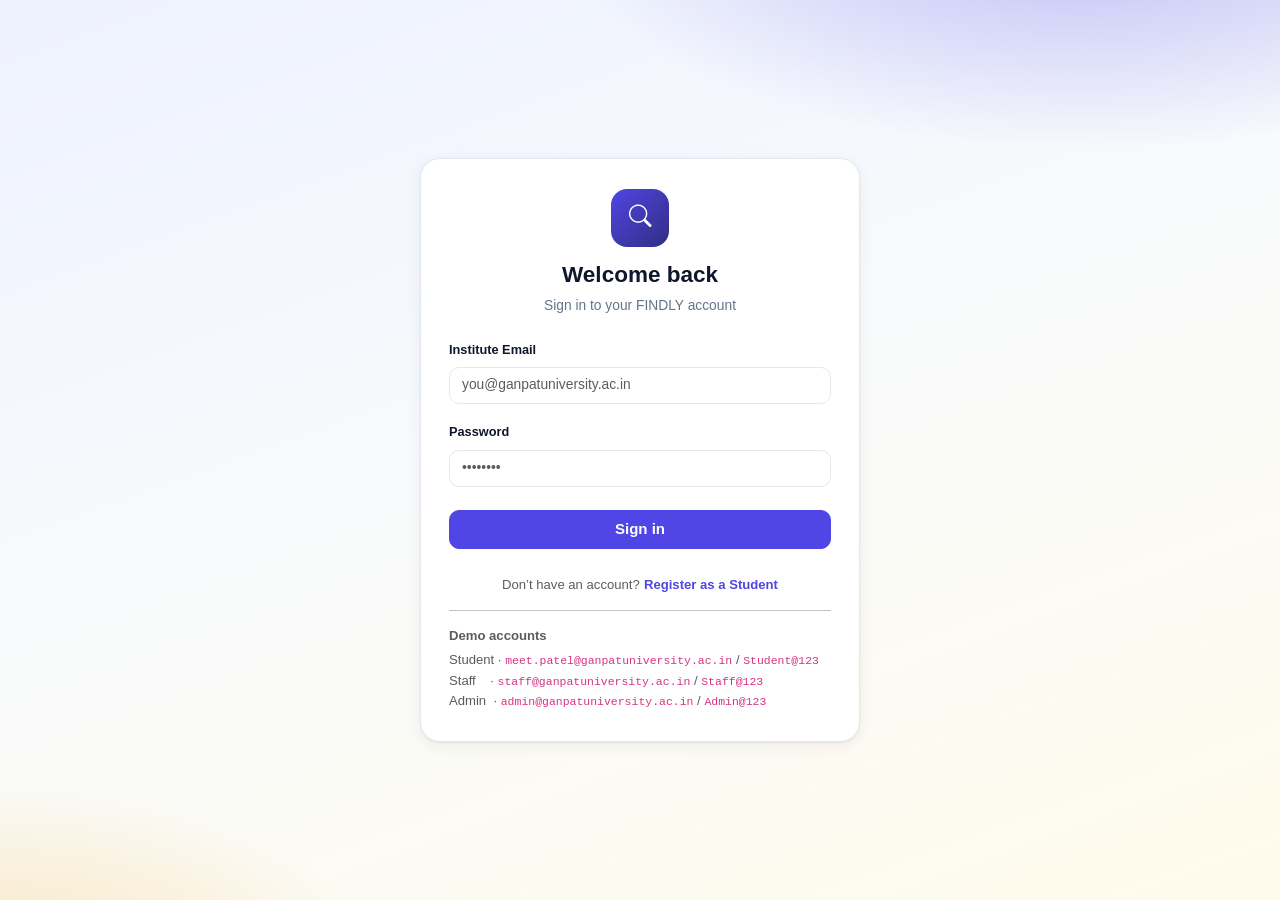
==== frontend/login.html @ 5c442b16 "FINDLY — Campus Lost & Found Management System Full-stack role-based loss/found platform: Bootstrap " ====
<!DOCTYPE html>
<html lang="en">
<head>
  <meta charset="UTF-8">
  <meta name="viewport" content="width=device-width, initial-scale=1">
  <title>Login — FINDLY</title>
  <link href="https://cdn.jsdelivr.net/npm/bootstrap@5.3.3/dist/css/bootstrap.min.css" rel="stylesheet">
  <link href="https://cdn.jsdelivr.net/npm/bootstrap-icons@1.11.3/font/bootstrap-icons.min.css" rel="stylesheet">
  <link href="assets/css/style.css" rel="stylesheet">
  <link href="assets/css/auth.css" rel="stylesheet">
</head>
<body class="auth-body">
  <div class="auth-card">
    <div class="text-center">
      <span class="auth-logo"><i class="bi bi-search"></i></span>
      <h1 class="auth-title">Welcome back</h1>
      <p class="auth-sub">Sign in to your FINDLY account</p>
    </div>

    <div class="alert alert-danger d-none" id="loginError"></div>

    <form id="loginForm" novalidate>
      <div class="mb-3">
        <label class="form-label" for="email">Institute Email</label>
        <input type="email" class="form-control" id="email" placeholder="you@ganpatuniversity.ac.in" required>
      </div>
      <div class="mb-4">
        <label class="form-label" for="password">Password</label>
        <input type="password" class="form-control" id="password" placeholder="••••••••" required>
      </div>
      <button type="submit" class="btn btn-primary w-100 py-2" id="loginBtn">
        <span class="spinner-border spinner-border-sm d-none me-2" id="loginSpinner"></span>Sign in
      </button>
    </form>

    <div class="text-center mt-4">
      <span class="text-muted small">Don&rsquo;t have an account?</span>
      <a href="register.html" class="small fw-semibold">Register as a Student</a>
    </div>

    <hr>
    <div class="small text-muted">
      <strong>Demo accounts</strong>
      <div class="mt-1">Student · <code>meet.patel@ganpatuniversity.ac.in</code> / <code>Student@123</code></div>
      <div>Staff &nbsp;&nbsp;&nbsp;· <code>staff@ganpatuniversity.ac.in</code> / <code>Staff@123</code></div>
      <div>Admin &nbsp;· <code>admin@ganpatuniversity.ac.in</code> / <code>Admin@123</code></div>
    </div>
  </div>

  <script src="https://cdn.jsdelivr.net/npm/jquery@3.7.1/dist/jquery.min.js"></script>
  <script src="https://cdn.jsdelivr.net/npm/bootstrap@5.3.3/dist/js/bootstrap.bundle.min.js"></script>
  <script src="config/config.js"></script>
  <script src="assets/js/api.js"></script>
  <script src="assets/js/auth.js"></script>

  <script>
    var redirect = new URLSearchParams(location.search).get("redirect");

    (async function () {
      try {
        var u = await API.get("/api/auth/me");
        var map = { STUDENT: "student/dashboard.html", STAFF: "staff/dashboard.html", ADMIN: "admin/dashboard.html" };
        location.href = map[u.role];
        return;
      } catch (_) {}
    })();

    $("#loginForm").on("submit", async function (e) {
      e.preventDefault();
      var email = $("#email").val().trim();
      var password = $("#password").val();
      if (!email || !password) {
        showError("Please enter your email and password.");
        return;
      }
      setLoading(true);
      try {
        var user = await API.post("/api/auth/login", { email: email, password: password });
        var map = { STUDENT: "student/dashboard.html", STAFF: "staff/dashboard.html", ADMIN: "admin/dashboard.html" };
        location.href = redirect || map[user.role];
      } catch (err) {
        showError(err.message || "Login failed.");
        setLoading(false);
      }
    });

    function showError(msg) {
      $("#loginError").removeClass("d-none").text(msg);
    }
    function setLoading(on) {
      $("#loginSpinner").toggleClass("d-none", !on);
      $("#loginBtn").prop("disabled", on);
    }
  </script>
</body>
</html>
---- frontend/assets/css/style.css ----
/* ============================================================
   FINDLY — Campus Lost & Found Management System
   Shared theme, variables and layout
   ============================================================ */

:root {
  --fin-indigo: #4f46e5;
  --fin-indigo-dark: #4338ca;
  --fin-indigo-deep: #312e81;
  --fin-indigo-soft: #eef2ff;
  --fin-ink: #0f172a;
  --fin-slate: #64748b;
  --fin-slate-light: #94a3b8;
  --fin-bg: #f1f5f9;
  --fin-card: #ffffff;
  --fin-border: #e2e8f0;
  --fin-found: #f59e0b;
  --fin-found-bg: #fef3c7;
  --fin-lost: #64748b;
  --fin-lost-bg: #e2e8f0;
  --fin-success: #16a34a;
  --fin-success-bg: #dcfce7;
  --fin-info: #0ea5e9;
  --fin-info-bg: #e0f2fe;
  --fin-danger: #dc2626;
  --fin-danger-bg: #fee2e2;
  --fin-warning-bg: #fef3c7;
  --fin-radius: 14px;
  --fin-shadow: 0 1px 2px rgba(15, 23, 42, 0.05), 0 4px 16px rgba(15, 23, 42, 0.06);
  --fin-sidebar-w: 248px;
  --fin-nav-h: 60px;
}

* { box-sizing: border-box; }

html, body {
  background: var(--fin-bg);
  color: var(--fin-ink);
  font-family: -apple-system, BlinkMacSystemFont, "Segoe UI", Roboto, "Helvetica Neue", Arial, sans-serif;
  font-size: 15px;
  line-height: 1.55;
}

a { color: var(--fin-indigo); text-decoration: none; }
a:hover { color: var(--fin-indigo-dark); }

.fin-body-inner { padding-top: var(--fin-nav-h); }

/* ---------------- Top navbar ---------------- */
.fin-navbar {
  height: var(--fin-nav-h);
  background: var(--fin-card);
  border-bottom: 1px solid var(--fin-border);
  box-shadow: 0 1px 4px rgba(15, 23, 42, 0.06);
  z-index: 1030;
}
.fin-brand {
  font-weight: 800;
  font-size: 1.2rem;
  letter-spacing: 0.5px;
  color: var(--fin-indigo-deep);
}
.fin-brand-sub {
  font-size: 0.72rem;
  color: var(--fin-slate);
  font-weight: 500;
  margin-left: 6px;
  border-left: 1px solid var(--fin-border);
  padding-left: 8px;
}
.btn-icon {
  border: none;
  background: transparent;
  color: var(--fin-slate);
  font-size: 1.15rem;
  padding: 6px 10px;
  border-radius: 10px;
  position: relative;
}
.btn-icon:hover { background: var(--fin-bg); color: var(--fin-ink); }
.btn-role {
  border: 1px solid var(--fin-border);
  background: var(--fin-card);
  border-radius: 12px;
  padding: 4px 10px 4px 5px;
  color: var(--fin-ink);
}
.btn-role:hover { background: var(--fin-bg); }
.fin-avatar {
  width: 32px;
  height: 32px;
  border-radius: 10px;
  display: inline-flex;
  align-items: center;
  justify-content: center;
  font-weight: 700;
  color: #fff;
  background: linear-gradient(135deg, var(--fin-indigo), var(--fin-indigo-deep));
}
.fin-notif-badge {
  position: absolute;
  top: 2px;
  right: 2px;
  background: var(--fin-danger);
  color: #fff;
  font-size: 0.6rem;
  min-width: 16px;
  height: 16px;
  border-radius: 8px;
  display: inline-flex;
  align-items: center;
  justify-content: center;
  font-weight: 700;
  padding: 0 4px;
}
.fin-notif-drop { width: 340px; max-width: calc(100vw - 20px); }
.fin-notif-list { max-height: 320px; overflow-y: auto; }
.fin-notif-item {
  display: block;
  padding: 10px 16px;
  border-bottom: 1px solid var(--fin-border);
  color: var(--fin-ink);
  font-size: 0.85rem;
}
.fin-notif-item:hover { background: var(--fin-bg); }
.fin-notif-item.unread { background: var(--fin-indigo-soft); }
.fin-badge-role {
  background: var(--fin-indigo-soft);
  color: var(--fin-indigo-dark);
  font-size: 0.7rem;
  font-weight: 700;
}

/* ---------------- Sidebar ---------------- */
.fin-sidenav {
  position: fixed;
  top: var(--fin-nav-h);
  bottom: 0;
  left: 0;
  width: var(--fin-sidebar-w);
  background: linear-gradient(180deg, var(--fin-indigo-deep), #1e1b4b);
  color: #fff;
  z-index: 1020;
  display: flex;
  flex-direction: column;
  overflow-y: auto;
}
.fin-sidenav-nav { padding: 16px 12px; flex: 1; }
.fin-sidenav-title {
  font-size: 0.72rem;
  text-transform: uppercase;
  letter-spacing: 1.2px;
  color: rgba(255, 255, 255, 0.5);
  font-weight: 700;
}
.fin-nav-item {
  display: flex;
  align-items: center;
  gap: 12px;
  padding: 10px 14px;
  border-radius: 10px;
  color: rgba(255, 255, 255, 0.82);
  font-weight: 500;
  margin-bottom: 2px;
  transition: background 0.15s ease, color 0.15s ease;
}
.fin-nav-item i { font-size: 1.05rem; width: 20px; text-align: center; }
.fin-nav-item:hover { background: rgba(255, 255, 255, 0.08); color: #fff; }
.fin-nav-item.active {
  background: #fff;
  color: var(--fin-indigo-deep);
}
.fin-sidenav-foot {
  padding: 14px 20px;
  font-size: 0.72rem;
  color: rgba(255, 255, 255, 0.4);
  border-top: 1px solid rgba(255, 255, 255, 0.1);
}
.fin-offcanvas { width: 280px; background: var(--fin-indigo-deep); }
.fin-offcanvas .btn-close { filter: invert(1); }
.fin-offcanvas .fin-nav-item { color: #fff; padding: 12px 20px; border-radius: 0; }

/* ---------------- Main content ---------------- */
.fin-main {
  max-width: 1080px;
  margin-left: auto;
  margin-right: auto;
  padding: 24px 20px 56px;
}
@media (min-width: 992px) {
  .fin-main { width: calc(100% - var(--fin-sidebar-w)); margin-left: var(--fin-sidebar-w); }
}

/* ---------------- Page header ---------------- */
.fin-page-head { margin-bottom: 22px; }
.fin-page-title { font-weight: 800; font-size: 1.55rem; margin-bottom: 2px; }
.fin-page-sub { color: var(--fin-slate); font-size: 0.92rem; }

/* ---------------- Cards ---------------- */
.fin-card {
  background: var(--fin-card);
  border: 1px solid var(--fin-border);
  border-radius: var(--fin-radius);
  box-shadow: var(--fin-shadow);
}
.fin-card-header {
  padding: 16px 20px;
  border-bottom: 1px solid var(--fin-border);
  font-weight: 700;
  display: flex;
  align-items: center;
  justify-content: space-between;
  gap: 10px;
}
.fin-card-body { padding: 20px; }

/* ---------------- Stat cards ---------------- */
.fin-stat {
  background: var(--fin-card);
  border: 1px solid var(--fin-border);
  border-radius: var(--fin-radius);
  box-shadow: var(--fin-shadow);
  padding: 18px 20px;
  display: flex;
  gap: 14px;
  align-items: center;
  height: 100%;
}
.fin-stat-icon {
  width: 48px;
  height: 48px;
  border-radius: 14px;
  display: flex;
  align-items: center;
  justify-content: center;
  font-size: 1.35rem;
  flex-shrink: 0;
}
.fin-stat-val { font-size: 1.7rem; font-weight: 800; line-height: 1.1; }
.fin-stat-label { color: var(--fin-slate); font-size: 0.84rem; font-weight: 600; }

/* ---------------- Item cards ---------------- */
.fin-item-card {
  background: var(--fin-card);
  border: 1px solid var(--fin-border);
  border-radius: var(--fin-radius);
  overflow: hidden;
  box-shadow: var(--fin-shadow);
  transition: transform 0.15s ease, box-shadow 0.15s ease;
  height: 100%;
  display: flex;
  flex-direction: column;
}
.fin-item-card:hover { transform: translateY(-3px); box-shadow: 0 8px 26px rgba(15, 23, 42, 0.1); }
.fin-item-img {
  height: 170px;
  width: 100%;
  object-fit: cover;
  background: var(--fin-bg);
  display: block;
}
.fin-item-body { padding: 16px; display: flex; flex-direction: column; gap: 8px; flex: 1; }
.fin-item-title { font-weight: 700; font-size: 1.02rem; }
.fin-item-meta { color: var(--fin-slate); font-size: 0.83rem; display: flex; gap: 12px; flex-wrap: wrap; }
.fin-item-desc {
  color: var(--fin-slate);
  font-size: 0.87rem;
  display: -webkit-box;
  -webkit-line-clamp: 3;
  -webkit-box-orient: vertical;
  overflow: hidden;
}
.fin-badge {
  font-weight: 600;
  font-size: 0.72rem;
  letter-spacing: 0.3px;
  padding: 0.4em 0.7em;
  border-radius: 999px;
}
.fin-badge-pending { background: var(--fin-warning-bg); color: #b45309; }
.fin-badge-active { background: var(--fin-success-bg); color: #15803d; }
.fin-badge-claimed { background: var(--fin-info-bg); color: #0369a1; }
.fin-badge-resolved { background: var(--fin-lost-bg); color: #334155; }
.fin-badge-rejected { background: var(--fin-danger-bg); color: #b91c1c; }
.fin-badge-found { background: var(--fin-found-bg); color: #b45309; }
.fin-badge-lost { background: var(--fin-lost-bg); color: #475569; }

/* ---------------- Tables ---------------- */
.fin-table thead th {
  font-size: 0.74rem;
  text-transform: uppercase;
  letter-spacing: 0.8px;
  color: var(--fin-slate);
  border-bottom-width: 1px;
  white-space: nowrap;
}
.fin-table td { vertical-align: middle; font-size: 0.9rem; }
.fin-thumb {
  width: 42px;
  height: 42px;
  border-radius: 10px;
  object-fit: cover;
  background: var(--fin-bg);
}

/* ---------------- Buttons ---------------- */
.btn-primary {
  background: var(--fin-indigo);
  border-color: var(--fin-indigo);
  font-weight: 600;
  border-radius: 10px;
}
.btn-primary:hover, .btn-primary:focus { background: var(--fin-indigo-dark); border-color: var(--fin-indigo-dark); }
.btn-outline-primary { color: var(--fin-indigo); border-color: var(--fin-indigo); border-radius: 10px; font-weight: 600; }
.btn-outline-primary:hover { background: var(--fin-indigo); border-color: var(--fin-indigo); }
.btn-outline-secondary { border-radius: 10px; }
.btn-soft {
  background: var(--fin-indigo-soft);
  color: var(--fin-indigo-dark);
  border: none;
  font-weight: 600;
  border-radius: 10px;
}
.btn-soft:hover { background: #e0e7ff; color: var(--fin-indigo-deep); }
.btn-soft-warning { background: var(--fin-found-bg); color: #b45309; border: none; font-weight: 600; border-radius: 10px; }
.btn-soft-danger { background: var(--fin-danger-bg); color: #b91c1c; border: none; font-weight: 600; border-radius: 10px; }
.btn-soft-success { background: var(--fin-success-bg); color: #15803d; border: none; font-weight: 600; border-radius: 10px; }

/* ---------------- Forms ---------------- */
.form-control, .form-select {
  border-radius: 10px;
  border-color: var(--fin-border);
  padding: 0.5rem 0.8rem;
  font-size: 0.92rem;
}
.form-control:focus, .form-select:focus {
  border-color: var(--fin-indigo);
  box-shadow: 0 0 0 0.2rem rgba(79, 70, 229, 0.12);
}
.form-label { font-weight: 600; font-size: 0.85rem; }

/* ---------------- Search bar ---------------- */
.fin-search-hero {
  background: linear-gradient(120deg, var(--fin-indigo), var(--fin-indigo-deep));
  border-radius: 18px;
  padding: 26px 24px;
  color: #fff;
}
.fin-search-hero .form-control, .fin-search-hero .form-select { border-radius: 12px; }
.fin-search-bar { box-shadow: var(--fin-shadow); }

/* ---------------- Empty & loading states ---------------- */
.fin-empty {
  padding: 48px 20px;
  text-align: center;
  color: var(--fin-slate);
}
.fin-empty i { font-size: 2.4rem; opacity: 0.35; display: block; margin-bottom: 10px; }
.fin-empty-error { color: var(--fin-danger); }

/* ---------------- Toasts ---------------- */
.fin-toasts {
  position: fixed;
  top: calc(var(--fin-nav-h) + 12px);
  right: 16px;
  z-index: 2000;
  display: flex;
  flex-direction: column;
  gap: 10px;
  max-width: 360px;
}
.fin-toast {
  display: flex;
  gap: 10px;
  align-items: flex-start;
  background: var(--fin-card);
  border: 1px solid var(--fin-border);
  border-radius: 12px;
  box-shadow: 0 8px 24px rgba(15, 23, 42, 0.14);
  padding: 12px 14px;
  opacity: 0;
  transform: translateY(-8px);
  transition: opacity 0.3s ease, transform 0.3s ease;
}
.fin-toast.show { opacity: 1; transform: translateY(0); }
.fin-toast-icon i { font-size: 1.2rem; }
.fin-toast-msg { font-size: 0.88rem; font-weight: 500; }

/* ---------------- Misc ---------------- */
.fin-divider { border-top: 1px solid var(--fin-border); }
.cursor-pointer { cursor: pointer; }
.text-ink { color: var(--fin-ink); }
.bg-findly { background: var(--fin-indigo); }
.progress { border-radius: 999px; }
---- frontend/assets/css/auth.css ----
/* ============================================================
   FINDLY — Landing, Login & Register pages
   ============================================================ */

.auth-body {
  min-height: 100vh;
  background:
    radial-gradient(900px 400px at 85% -10%, rgba(79, 70, 229, 0.35), transparent 60%),
    radial-gradient(700px 380px at 0% 110%, rgba(245, 158, 11, 0.25), transparent 55%),
    linear-gradient(160deg, #eef2ff 0%, #f8fafc 45%, #fffbeb 100%);
  display: flex;
  align-items: center;
  justify-content: center;
  padding: 28px 16px;
}

.auth-card {
  width: 100%;
  max-width: 440px;
  background: var(--fin-card);
  border: 1px solid var(--fin-border);
  border-radius: 20px;
  box-shadow: var(--fin-shadow);
  padding: 30px 28px;
}
.auth-card.wide { max-width: 760px; }
.auth-logo {
  width: 58px;
  height: 58px;
  border-radius: 16px;
  display: inline-flex;
  align-items: center;
  justify-content: center;
  background: linear-gradient(135deg, var(--fin-indigo), var(--fin-indigo-deep));
  color: #fff;
  font-weight: 800;
  font-size: 1.5rem;
}
.auth-title { font-weight: 800; font-size: 1.5rem; margin-top: 14px; }
.auth-sub { color: var(--fin-slate); font-size: 0.92rem; margin-bottom: 20px; }

/* ---------------- Landing / index ---------------- */
.landing {
  min-height: 100vh;
  background:
    radial-gradient(1000px 500px at 90% -10%, rgba(79, 70, 229, 0.3), transparent 55%),
    radial-gradient(800px 420px at -5% 105%, rgba(245, 158, 11, 0.22), transparent 50%),
    linear-gradient(165deg, #eef2ff 0%, #ffffff 55%);
}
.landing-nav {
  height: 72px;
  display: flex;
  align-items: center;
  justify-content: space-between;
  padding: 0 28px;
}
.landing-hero { padding: 40px 20px 60px; max-width: 1000px; margin: 0 auto; }
.landing-hero h1 { font-weight: 800; font-size: clamp(1.9rem, 5vw, 3.1rem); }
.landing-hero .lead { color: var(--fin-slate); }
.landing-pill {
  display: inline-flex;
  align-items: center;
  gap: 8px;
  background: #fff;
  border: 1px solid var(--fin-border);
  border-radius: 999px;
  padding: 6px 14px;
  font-size: 0.82rem;
  font-weight: 600;
  color: var(--fin-indigo-dark);
}
.landing-card {
  background: #fff;
  border: 1px solid var(--fin-border);
  border-radius: 16px;
  box-shadow: var(--fin-shadow);
  padding: 22px;
  height: 100%;
}
.landing-feature-icon {
  width: 44px;
  height: 44px;
  border-radius: 12px;
  display: inline-flex;
  align-items: center;
  justify-content: center;
  font-size: 1.2rem;
  margin-bottom: 12px;
}
.landing-cta-row { gap: 12px; }

@media (max-width: 575px) {
  .auth-card { padding: 22px 18px; }
  .landing-hero { padding: 24px 12px 44px; }
}
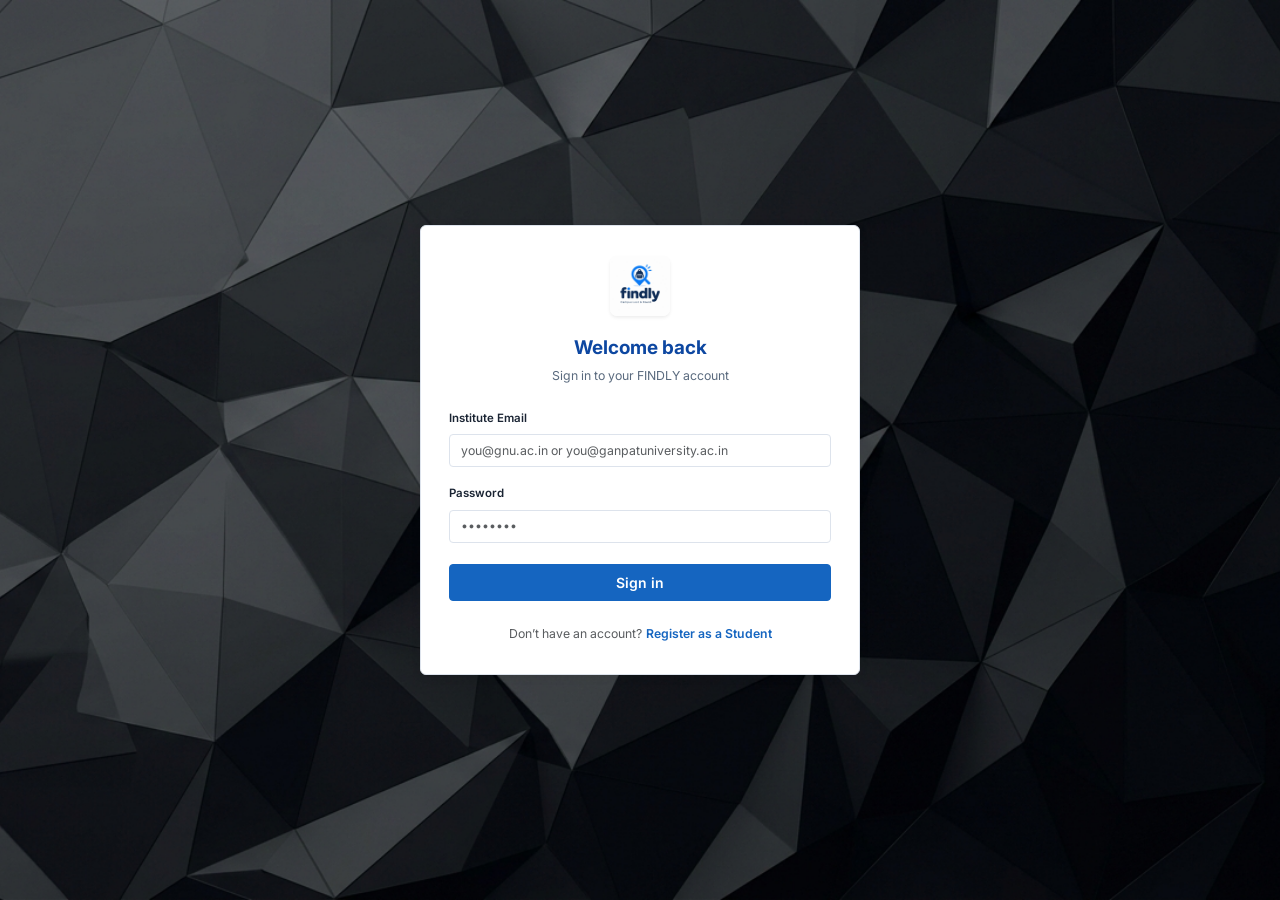
==== commit 700b148e: "feat: GU portal UI, dual-domain auth, auto-approve items, Railway deploy config" ====
--- a/frontend/login.html
+++ b/frontend/login.html
@@ -12,7 +12,7 @@
 <body class="auth-body">
   <div class="auth-card">
     <div class="text-center">
-      <span class="auth-logo"><i class="bi bi-search"></i></span>
+      <img src="assets/img/logo.png" alt="FINDLY" width="60" height="60" class="rounded-3 mb-2 shadow-sm">
       <h1 class="auth-title">Welcome back</h1>
       <p class="auth-sub">Sign in to your FINDLY account</p>
     </div>
@@ -22,7 +22,7 @@
     <form id="loginForm" novalidate>
       <div class="mb-3">
         <label class="form-label" for="email">Institute Email</label>
-        <input type="email" class="form-control" id="email" placeholder="you@ganpatuniversity.ac.in" required>
+        <input type="email" class="form-control" id="email" placeholder="you@gnu.ac.in or you@ganpatuniversity.ac.in" required>
       </div>
       <div class="mb-4">
         <label class="form-label" for="password">Password</label>
@@ -38,13 +38,6 @@
       <a href="register.html" class="small fw-semibold">Register as a Student</a>
     </div>
 
-    <hr>
-    <div class="small text-muted">
-      <strong>Demo accounts</strong>
-      <div class="mt-1">Student · <code>meet.patel@ganpatuniversity.ac.in</code> / <code>Student@123</code></div>
-      <div>Staff &nbsp;&nbsp;&nbsp;· <code>staff@ganpatuniversity.ac.in</code> / <code>Staff@123</code></div>
-      <div>Admin &nbsp;· <code>admin@ganpatuniversity.ac.in</code> / <code>Admin@123</code></div>
-    </div>
   </div>
 
   <script src="https://cdn.jsdelivr.net/npm/jquery@3.7.1/dist/jquery.min.js"></script>
@@ -73,6 +66,10 @@
         showError("Please enter your email and password.");
         return;
       }
+      if (!/@(gnu\.ac\.in|ganpatuniversity\.ac\.in)$/i.test(email)) {
+        showError("Use your institutional email (@gnu.ac.in or @ganpatuniversity.ac.in).");
+        return;
+      }
       setLoading(true);
       try {
         var user = await API.post("/api/auth/login", { email: email, password: password });
--- a/frontend/assets/css/style.css
+++ b/frontend/assets/css/style.css
@@ -1,34 +1,56 @@
 /* ============================================================
    FINDLY — Campus Lost & Found Management System
-   Shared theme, variables and layout
+   Theme: Ganpat University Portal Style
    ============================================================ */
 
+@import url('https://fonts.googleapis.com/css2?family=Inter:wght@400;500;600;700;800&display=swap');
+
 :root {
-  --fin-indigo: #4f46e5;
-  --fin-indigo-dark: #4338ca;
-  --fin-indigo-deep: #312e81;
-  --fin-indigo-soft: #eef2ff;
-  --fin-ink: #0f172a;
-  --fin-slate: #64748b;
-  --fin-slate-light: #94a3b8;
-  --fin-bg: #f1f5f9;
-  --fin-card: #ffffff;
-  --fin-border: #e2e8f0;
-  --fin-found: #f59e0b;
-  --fin-found-bg: #fef3c7;
-  --fin-lost: #64748b;
-  --fin-lost-bg: #e2e8f0;
-  --fin-success: #16a34a;
-  --fin-success-bg: #dcfce7;
-  --fin-info: #0ea5e9;
-  --fin-info-bg: #e0f2fe;
-  --fin-danger: #dc2626;
-  --fin-danger-bg: #fee2e2;
+  /* GU-blue primary palette */
+  --fin-blue:       #1565c0;
+  --fin-blue-dark:  #0d47a1;
+  --fin-blue-deep:  #0a2e6e;
+  --fin-blue-soft:  #e3eefb;
+  --fin-blue-accent:#1976d2;
+
+  /* Backward compat aliases */
+  --fin-indigo:      #1565c0;
+  --fin-indigo-dark: #0d47a1;
+  --fin-indigo-deep: #0a2e6e;
+  --fin-indigo-soft: #e3eefb;
+
+  --fin-ink:        #1a2433;
+  --fin-slate:      #5a6a7e;
+  --fin-slate-light:#94a3b8;
+
+  /* GU portal body: flat light gray */
+  --fin-bg:         #eef0f5;
+  --fin-card:       #ffffff;
+  --fin-border:     #dde3ec;
+
+  /* Status colours */
+  --fin-found:      #f59e0b;
+  --fin-found-bg:   #fef3c7;
+  --fin-lost:       #64748b;
+  --fin-lost-bg:    #e2e8f0;
+  --fin-success:    #2e7d32;
+  --fin-success-bg: #e8f5e9;
+  --fin-info:       #0277bd;
+  --fin-info-bg:    #e1f0fa;
+  --fin-danger:     #c62828;
+  --fin-danger-bg:  #fde8e8;
   --fin-warning-bg: #fef3c7;
-  --fin-radius: 14px;
-  --fin-shadow: 0 1px 2px rgba(15, 23, 42, 0.05), 0 4px 16px rgba(15, 23, 42, 0.06);
-  --fin-sidebar-w: 248px;
-  --fin-nav-h: 60px;
+
+  /* Layout */
+  --fin-radius:     6px;
+  --fin-shadow:     0 1px 3px rgba(0,0,0,0.08), 0 2px 8px rgba(0,0,0,0.05);
+  --fin-sidebar-w:  220px;
+  --fin-nav-h:      52px;
+
+  /* Sidebar */
+  --fin-sidebar-bg: #1a4b8c;
+  --fin-sidebar-hover: #1565c0;
+  --fin-sidebar-active: #0d47a1;
 }
 
 * { box-sizing: border-box; }
@@ -36,35 +58,37 @@
 html, body {
   background: var(--fin-bg);
   color: var(--fin-ink);
-  font-family: -apple-system, BlinkMacSystemFont, "Segoe UI", Roboto, "Helvetica Neue", Arial, sans-serif;
-  font-size: 15px;
+  font-family: 'Inter', -apple-system, BlinkMacSystemFont, "Segoe UI", Roboto, sans-serif;
+  font-size: 14px;
   line-height: 1.55;
-}
-
-a { color: var(--fin-indigo); text-decoration: none; }
-a:hover { color: var(--fin-indigo-dark); }
+  -webkit-font-smoothing: antialiased;
+}
+
+a { color: var(--fin-blue); text-decoration: none; }
+a:hover { color: var(--fin-blue-dark); }
 
 .fin-body-inner { padding-top: var(--fin-nav-h); }
 
-/* ---------------- Top navbar ---------------- */
+/* ── Top navbar ─────────────────────────────── */
 .fin-navbar {
   height: var(--fin-nav-h);
-  background: var(--fin-card);
-  border-bottom: 1px solid var(--fin-border);
-  box-shadow: 0 1px 4px rgba(15, 23, 42, 0.06);
+  background: #fff;
+  border-bottom: 2px solid var(--fin-blue);
+  box-shadow: 0 1px 4px rgba(0,0,0,0.08);
   z-index: 1030;
 }
 .fin-brand {
-  font-weight: 800;
-  font-size: 1.2rem;
-  letter-spacing: 0.5px;
-  color: var(--fin-indigo-deep);
+  font-weight: 700;
+  font-size: 1.05rem;
+  letter-spacing: 0.3px;
+  color: var(--fin-blue-dark);
+  text-transform: uppercase;
 }
 .fin-brand-sub {
-  font-size: 0.72rem;
+  font-size: 0.7rem;
   color: var(--fin-slate);
   font-weight: 500;
-  margin-left: 6px;
+  margin-left: 8px;
   border-left: 1px solid var(--fin-border);
   padding-left: 8px;
 }
@@ -72,131 +96,145 @@
   border: none;
   background: transparent;
   color: var(--fin-slate);
-  font-size: 1.15rem;
-  padding: 6px 10px;
-  border-radius: 10px;
+  font-size: 1.1rem;
+  padding: 5px 9px;
+  border-radius: 4px;
   position: relative;
 }
-.btn-icon:hover { background: var(--fin-bg); color: var(--fin-ink); }
+.btn-icon:hover { background: var(--fin-bg); color: var(--fin-blue); }
 .btn-role {
   border: 1px solid var(--fin-border);
   background: var(--fin-card);
-  border-radius: 12px;
-  padding: 4px 10px 4px 5px;
+  border-radius: 4px;
+  padding: 4px 10px 4px 6px;
   color: var(--fin-ink);
+  font-size: 0.85rem;
 }
 .btn-role:hover { background: var(--fin-bg); }
 .fin-avatar {
-  width: 32px;
-  height: 32px;
-  border-radius: 10px;
+  width: 28px;
+  height: 28px;
+  border-radius: 4px;
   display: inline-flex;
   align-items: center;
   justify-content: center;
   font-weight: 700;
-  color: #fff;
-  background: linear-gradient(135deg, var(--fin-indigo), var(--fin-indigo-deep));
+  font-size: 0.8rem;
+  color: #fff;
+  background: var(--fin-blue);
 }
 .fin-notif-badge {
   position: absolute;
-  top: 2px;
-  right: 2px;
-  background: var(--fin-danger);
-  color: #fff;
-  font-size: 0.6rem;
-  min-width: 16px;
-  height: 16px;
+  top: 2px; right: 2px;
+  background: #e53935;
+  color: #fff;
+  font-size: 0.58rem;
+  min-width: 15px;
+  height: 15px;
   border-radius: 8px;
   display: inline-flex;
   align-items: center;
   justify-content: center;
   font-weight: 700;
-  padding: 0 4px;
-}
-.fin-notif-drop { width: 340px; max-width: calc(100vw - 20px); }
-.fin-notif-list { max-height: 320px; overflow-y: auto; }
+  padding: 0 3px;
+}
+.fin-notif-drop { width: 330px; max-width: calc(100vw - 20px); border-radius: 6px; }
+.fin-notif-list { max-height: 300px; overflow-y: auto; }
 .fin-notif-item {
   display: block;
-  padding: 10px 16px;
+  padding: 9px 14px;
   border-bottom: 1px solid var(--fin-border);
   color: var(--fin-ink);
-  font-size: 0.85rem;
+  font-size: 0.83rem;
 }
 .fin-notif-item:hover { background: var(--fin-bg); }
-.fin-notif-item.unread { background: var(--fin-indigo-soft); }
+.fin-notif-item.unread { background: var(--fin-blue-soft); }
 .fin-badge-role {
-  background: var(--fin-indigo-soft);
-  color: var(--fin-indigo-dark);
-  font-size: 0.7rem;
+  background: var(--fin-blue-soft);
+  color: var(--fin-blue-dark);
+  font-size: 0.68rem;
   font-weight: 700;
 }
 
-/* ---------------- Sidebar ---------------- */
+/* ── Sidebar ────────────────────────────────── */
 .fin-sidenav {
   position: fixed;
   top: var(--fin-nav-h);
   bottom: 0;
   left: 0;
   width: var(--fin-sidebar-w);
-  background: linear-gradient(180deg, var(--fin-indigo-deep), #1e1b4b);
+  background: var(--fin-sidebar-bg);
   color: #fff;
   z-index: 1020;
   display: flex;
   flex-direction: column;
   overflow-y: auto;
 }
-.fin-sidenav-nav { padding: 16px 12px; flex: 1; }
+.fin-sidenav-nav { padding: 8px 0; flex: 1; }
 .fin-sidenav-title {
-  font-size: 0.72rem;
+  font-size: 0.68rem;
   text-transform: uppercase;
   letter-spacing: 1.2px;
-  color: rgba(255, 255, 255, 0.5);
+  color: rgba(255,255,255,0.55);
   font-weight: 700;
-}
+  padding: 12px 16px 6px;
+}
+
+/* Flat, full-width nav rows — GU portal style */
 .fin-nav-item {
   display: flex;
   align-items: center;
-  gap: 12px;
-  padding: 10px 14px;
-  border-radius: 10px;
-  color: rgba(255, 255, 255, 0.82);
+  gap: 10px;
+  padding: 10px 16px;
+  border-radius: 0;                  /* flat, no rounding */
+  color: rgba(255,255,255,0.88);
   font-weight: 500;
-  margin-bottom: 2px;
-  transition: background 0.15s ease, color 0.15s ease;
-}
-.fin-nav-item i { font-size: 1.05rem; width: 20px; text-align: center; }
-.fin-nav-item:hover { background: rgba(255, 255, 255, 0.08); color: #fff; }
+  font-size: 0.88rem;
+  margin-bottom: 0;
+  transition: background 0.12s ease, color 0.12s ease;
+  border-left: 3px solid transparent;
+}
+.fin-nav-item i { font-size: 1rem; width: 18px; text-align: center; flex-shrink: 0; }
+.fin-nav-item:hover {
+  background: var(--fin-sidebar-hover);
+  color: #fff;
+  border-left-color: rgba(255,255,255,0.4);
+}
 .fin-nav-item.active {
-  background: #fff;
-  color: var(--fin-indigo-deep);
+  background: var(--fin-sidebar-active);
+  color: #fff;
+  border-left: 3px solid #fff;
+  font-weight: 600;
 }
 .fin-sidenav-foot {
-  padding: 14px 20px;
-  font-size: 0.72rem;
-  color: rgba(255, 255, 255, 0.4);
-  border-top: 1px solid rgba(255, 255, 255, 0.1);
-}
-.fin-offcanvas { width: 280px; background: var(--fin-indigo-deep); }
+  padding: 12px 16px;
+  font-size: 0.7rem;
+  color: rgba(255,255,255,0.4);
+  border-top: 1px solid rgba(255,255,255,0.1);
+}
+.fin-offcanvas { width: 260px; background: var(--fin-sidebar-bg); }
 .fin-offcanvas .btn-close { filter: invert(1); }
-.fin-offcanvas .fin-nav-item { color: #fff; padding: 12px 20px; border-radius: 0; }
-
-/* ---------------- Main content ---------------- */
+.fin-offcanvas .fin-nav-item { color: rgba(255,255,255,0.88); padding: 10px 20px; border-radius: 0; }
+.fin-offcanvas .fin-nav-item:hover { background: var(--fin-sidebar-hover); }
+.fin-offcanvas .fin-nav-item.active { background: var(--fin-sidebar-active); border-left: 3px solid #fff; }
+
+/* ── Main content ───────────────────────────── */
 .fin-main {
-  max-width: 1080px;
+  max-width: 1100px;
   margin-left: auto;
   margin-right: auto;
-  padding: 24px 20px 56px;
+  padding: 20px 18px 52px;
 }
 @media (min-width: 992px) {
   .fin-main { width: calc(100% - var(--fin-sidebar-w)); margin-left: var(--fin-sidebar-w); }
 }
 
-/* ---------------- Page header ---------------- */
-.fin-page-head { margin-bottom: 22px; }
-.fin-page-title { font-weight: 800; font-size: 1.55rem; margin-bottom: 2px; }
-.fin-page-sub { color: var(--fin-slate); font-size: 0.92rem; }
-
-/* ---------------- Cards ---------------- */
+/* ── Page header ────────────────────────────── */
+.fin-page-head { margin-bottom: 18px; }
+.fin-page-title { font-weight: 700; font-size: 1.3rem; margin-bottom: 2px; color: var(--fin-blue-dark); }
+.fin-page-sub { color: var(--fin-slate); font-size: 0.88rem; }
+
+/* ── Cards ──────────────────────────────────── */
 .fin-card {
   background: var(--fin-card);
   border: 1px solid var(--fin-border);
@@ -204,67 +242,71 @@
   box-shadow: var(--fin-shadow);
 }
 .fin-card-header {
-  padding: 16px 20px;
+  padding: 12px 16px;
   border-bottom: 1px solid var(--fin-border);
-  font-weight: 700;
+  font-weight: 600;
+  font-size: 0.92rem;
   display: flex;
   align-items: center;
   justify-content: space-between;
   gap: 10px;
-}
-.fin-card-body { padding: 20px; }
-
-/* ---------------- Stat cards ---------------- */
+  background: #fafbfd;
+  border-radius: var(--fin-radius) var(--fin-radius) 0 0;
+}
+.fin-card-body { padding: 16px; }
+
+/* ── Stat cards ─────────────────────────────── */
 .fin-stat {
   background: var(--fin-card);
   border: 1px solid var(--fin-border);
   border-radius: var(--fin-radius);
   box-shadow: var(--fin-shadow);
-  padding: 18px 20px;
+  padding: 16px 18px;
   display: flex;
   gap: 14px;
   align-items: center;
   height: 100%;
+  border-top: 3px solid var(--fin-blue);
 }
 .fin-stat-icon {
-  width: 48px;
-  height: 48px;
-  border-radius: 14px;
+  width: 44px;
+  height: 44px;
+  border-radius: var(--fin-radius);
   display: flex;
   align-items: center;
   justify-content: center;
-  font-size: 1.35rem;
+  font-size: 1.25rem;
   flex-shrink: 0;
 }
-.fin-stat-val { font-size: 1.7rem; font-weight: 800; line-height: 1.1; }
-.fin-stat-label { color: var(--fin-slate); font-size: 0.84rem; font-weight: 600; }
-
-/* ---------------- Item cards ---------------- */
+.fin-stat-val { font-size: 1.7rem; font-weight: 800; line-height: 1.1; color: var(--fin-blue-dark); }
+.fin-stat-label { color: var(--fin-slate); font-size: 0.8rem; font-weight: 600; }
+
+/* ── Item cards ─────────────────────────────── */
 .fin-item-card {
   background: var(--fin-card);
   border: 1px solid var(--fin-border);
   border-radius: var(--fin-radius);
   overflow: hidden;
   box-shadow: var(--fin-shadow);
-  transition: transform 0.15s ease, box-shadow 0.15s ease;
+  transition: box-shadow 0.15s ease;
   height: 100%;
   display: flex;
   flex-direction: column;
 }
-.fin-item-card:hover { transform: translateY(-3px); box-shadow: 0 8px 26px rgba(15, 23, 42, 0.1); }
+.fin-item-card:hover { box-shadow: 0 4px 16px rgba(21,101,192,0.14); }
 .fin-item-img {
-  height: 170px;
+  height: 160px;
   width: 100%;
   object-fit: cover;
   background: var(--fin-bg);
   display: block;
 }
-.fin-item-body { padding: 16px; display: flex; flex-direction: column; gap: 8px; flex: 1; }
-.fin-item-title { font-weight: 700; font-size: 1.02rem; }
-.fin-item-meta { color: var(--fin-slate); font-size: 0.83rem; display: flex; gap: 12px; flex-wrap: wrap; }
+.fin-item-body { padding: 14px; display: flex; flex-direction: column; gap: 7px; flex: 1; }
+.fin-item-title { font-weight: 600; font-size: 0.97rem; }
+.fin-item-meta { color: var(--fin-slate); font-size: 0.8rem; display: flex; gap: 10px; flex-wrap: wrap; }
 .fin-item-desc {
   color: var(--fin-slate);
-  font-size: 0.87rem;
+  font-size: 0.84rem;
   display: -webkit-box;
   -webkit-line-clamp: 3;
   -webkit-box-orient: vertical;
@@ -272,102 +314,121 @@
 }
 .fin-badge {
   font-weight: 600;
+  font-size: 0.7rem;
+  letter-spacing: 0.2px;
+  padding: 0.3em 0.65em;
+  border-radius: 3px;
+}
+.fin-badge-pending  { background: var(--fin-warning-bg); color: #7c5e00; }
+.fin-badge-active   { background: var(--fin-success-bg); color: #1b5e20; }
+.fin-badge-claimed  { background: var(--fin-info-bg);    color: #014970; }
+.fin-badge-resolved { background: var(--fin-lost-bg);    color: #374151; }
+.fin-badge-rejected { background: var(--fin-danger-bg);  color: #7f1d1d; }
+.fin-badge-found    { background: var(--fin-found-bg);   color: #7c5e00; }
+.fin-badge-lost     { background: var(--fin-lost-bg);    color: #374151; }
+
+/* ── Tables ─────────────────────────────────── */
+.fin-table thead th {
   font-size: 0.72rem;
-  letter-spacing: 0.3px;
-  padding: 0.4em 0.7em;
-  border-radius: 999px;
-}
-.fin-badge-pending { background: var(--fin-warning-bg); color: #b45309; }
-.fin-badge-active { background: var(--fin-success-bg); color: #15803d; }
-.fin-badge-claimed { background: var(--fin-info-bg); color: #0369a1; }
-.fin-badge-resolved { background: var(--fin-lost-bg); color: #334155; }
-.fin-badge-rejected { background: var(--fin-danger-bg); color: #b91c1c; }
-.fin-badge-found { background: var(--fin-found-bg); color: #b45309; }
-.fin-badge-lost { background: var(--fin-lost-bg); color: #475569; }
-
-/* ---------------- Tables ---------------- */
-.fin-table thead th {
-  font-size: 0.74rem;
   text-transform: uppercase;
-  letter-spacing: 0.8px;
+  letter-spacing: 0.7px;
   color: var(--fin-slate);
   border-bottom-width: 1px;
   white-space: nowrap;
-}
-.fin-table td { vertical-align: middle; font-size: 0.9rem; }
+  background: #fafbfd;
+}
+.fin-table td { vertical-align: middle; font-size: 0.87rem; }
 .fin-thumb {
-  width: 42px;
-  height: 42px;
-  border-radius: 10px;
+  width: 38px;
+  height: 38px;
+  border-radius: 4px;
   object-fit: cover;
   background: var(--fin-bg);
 }
 
-/* ---------------- Buttons ---------------- */
+/* ── Buttons ────────────────────────────────── */
 .btn-primary {
-  background: var(--fin-indigo);
-  border-color: var(--fin-indigo);
-  font-weight: 600;
-  border-radius: 10px;
-}
-.btn-primary:hover, .btn-primary:focus { background: var(--fin-indigo-dark); border-color: var(--fin-indigo-dark); }
-.btn-outline-primary { color: var(--fin-indigo); border-color: var(--fin-indigo); border-radius: 10px; font-weight: 600; }
-.btn-outline-primary:hover { background: var(--fin-indigo); border-color: var(--fin-indigo); }
-.btn-outline-secondary { border-radius: 10px; }
+  background: var(--fin-blue);
+  border-color: var(--fin-blue);
+  color: #fff;
+  font-weight: 600;
+  border-radius: 4px;
+  transition: all 0.12s ease;
+}
+.btn-primary:hover, .btn-primary:focus {
+  background: var(--fin-blue-dark);
+  border-color: var(--fin-blue-dark);
+  box-shadow: 0 2px 8px rgba(21,101,192,0.28);
+}
+.btn-outline-primary {
+  color: var(--fin-blue);
+  border-color: var(--fin-blue);
+  border-radius: 4px;
+  font-weight: 600;
+  transition: all 0.12s ease;
+}
+.btn-outline-primary:hover {
+  background: var(--fin-blue);
+  border-color: var(--fin-blue);
+  color: #fff;
+}
+.btn-outline-secondary { border-radius: 4px; }
 .btn-soft {
-  background: var(--fin-indigo-soft);
-  color: var(--fin-indigo-dark);
+  background: var(--fin-blue-soft);
+  color: var(--fin-blue-dark);
   border: none;
   font-weight: 600;
-  border-radius: 10px;
-}
-.btn-soft:hover { background: #e0e7ff; color: var(--fin-indigo-deep); }
-.btn-soft-warning { background: var(--fin-found-bg); color: #b45309; border: none; font-weight: 600; border-radius: 10px; }
-.btn-soft-danger { background: var(--fin-danger-bg); color: #b91c1c; border: none; font-weight: 600; border-radius: 10px; }
-.btn-soft-success { background: var(--fin-success-bg); color: #15803d; border: none; font-weight: 600; border-radius: 10px; }
-
-/* ---------------- Forms ---------------- */
+  border-radius: 4px;
+}
+.btn-soft:hover { background: #c7dcf7; color: var(--fin-blue-deep); }
+.btn-soft-warning { background: var(--fin-found-bg);   color: #7c5e00;  border: none; font-weight: 600; border-radius: 4px; }
+.btn-soft-danger  { background: var(--fin-danger-bg);  color: #7f1d1d;  border: none; font-weight: 600; border-radius: 4px; }
+.btn-soft-success { background: var(--fin-success-bg); color: #1b5e20;  border: none; font-weight: 600; border-radius: 4px; }
+
+/* ── Forms ──────────────────────────────────── */
 .form-control, .form-select {
-  border-radius: 10px;
+  border-radius: 4px;
   border-color: var(--fin-border);
-  padding: 0.5rem 0.8rem;
-  font-size: 0.92rem;
+  padding: 0.45rem 0.75rem;
+  font-size: 0.88rem;
 }
 .form-control:focus, .form-select:focus {
-  border-color: var(--fin-indigo);
-  box-shadow: 0 0 0 0.2rem rgba(79, 70, 229, 0.12);
-}
-.form-label { font-weight: 600; font-size: 0.85rem; }
-
-/* ---------------- Search bar ---------------- */
+  border-color: var(--fin-blue);
+  box-shadow: 0 0 0 0.18rem rgba(21,101,192,0.18);
+}
+.form-label { font-weight: 600; font-size: 0.82rem; }
+
+/* ── Search hero ────────────────────────────── */
 .fin-search-hero {
-  background: linear-gradient(120deg, var(--fin-indigo), var(--fin-indigo-deep));
-  border-radius: 18px;
-  padding: 26px 24px;
-  color: #fff;
-}
-.fin-search-hero .form-control, .fin-search-hero .form-select { border-radius: 12px; }
+  background: linear-gradient(135deg, #1565c0 0%, #0a2e6e 100%);
+  border-radius: 8px;
+  padding: 24px 22px;
+  color: #fff;
+  box-shadow: 0 6px 20px rgba(21,101,192,0.22);
+}
+.fin-search-hero .form-control,
+.fin-search-hero .form-select { border-radius: 4px; }
 .fin-search-bar { box-shadow: var(--fin-shadow); }
 
-/* ---------------- Empty & loading states ---------------- */
+/* ── Empty & loading ────────────────────────── */
 .fin-empty {
-  padding: 48px 20px;
+  padding: 44px 20px;
   text-align: center;
   color: var(--fin-slate);
 }
-.fin-empty i { font-size: 2.4rem; opacity: 0.35; display: block; margin-bottom: 10px; }
+.fin-empty i { font-size: 2.2rem; opacity: 0.3; display: block; margin-bottom: 10px; }
 .fin-empty-error { color: var(--fin-danger); }
 
-/* ---------------- Toasts ---------------- */
+/* ── Toasts ─────────────────────────────────── */
 .fin-toasts {
   position: fixed;
-  top: calc(var(--fin-nav-h) + 12px);
-  right: 16px;
+  top: calc(var(--fin-nav-h) + 10px);
+  right: 14px;
   z-index: 2000;
   display: flex;
   flex-direction: column;
-  gap: 10px;
-  max-width: 360px;
+  gap: 8px;
+  max-width: 340px;
 }
 .fin-toast {
   display: flex;
@@ -375,20 +436,44 @@
   align-items: flex-start;
   background: var(--fin-card);
   border: 1px solid var(--fin-border);
-  border-radius: 12px;
-  box-shadow: 0 8px 24px rgba(15, 23, 42, 0.14);
-  padding: 12px 14px;
+  border-radius: 6px;
+  box-shadow: 0 4px 16px rgba(0,0,0,0.12);
+  padding: 10px 14px;
   opacity: 0;
-  transform: translateY(-8px);
-  transition: opacity 0.3s ease, transform 0.3s ease;
+  transform: translateY(-6px);
+  transition: opacity 0.25s ease, transform 0.25s ease;
 }
 .fin-toast.show { opacity: 1; transform: translateY(0); }
-.fin-toast-icon i { font-size: 1.2rem; }
-.fin-toast-msg { font-size: 0.88rem; font-weight: 500; }
-
-/* ---------------- Misc ---------------- */
-.fin-divider { border-top: 1px solid var(--fin-border); }
+.fin-toast-icon i { font-size: 1.1rem; }
+.fin-toast-msg { font-size: 0.85rem; font-weight: 500; }
+
+/* ── Misc ───────────────────────────────────── */
+.fin-divider    { border-top: 1px solid var(--fin-border); }
 .cursor-pointer { cursor: pointer; }
-.text-ink { color: var(--fin-ink); }
-.bg-findly { background: var(--fin-indigo); }
-.progress { border-radius: 999px; }+.text-ink       { color: var(--fin-ink); }
+.bg-findly      { background: var(--fin-blue); }
+.progress       { border-radius: 3px; }
+
+/* Custody pills (staff pages) */
+.fin-custody-pill {
+  display: inline-block;
+  font-size: 0.7rem;
+  font-weight: 600;
+  padding: 0.25em 0.6em;
+  border-radius: 3px;
+  background: var(--fin-lost-bg);
+  color: #374151;
+}
+.fin-custody-pill.IN_CUSTODY  { background: var(--fin-success-bg); color: #1b5e20; }
+.fin-custody-pill.MOVED       { background: var(--fin-warning-bg); color: #7c5e00; }
+.fin-custody-pill.HANDED_OVER { background: var(--fin-info-bg);    color: #014970; }
+
+/* Claim verify note */
+.fin-verify-note {
+  background: var(--fin-blue-soft);
+  color: var(--fin-blue-dark);
+  border-left: 3px solid var(--fin-blue);
+  padding: 8px 12px;
+  border-radius: 4px;
+  font-size: 0.85rem;
+}
--- a/frontend/assets/css/auth.css
+++ b/frontend/assets/css/auth.css
@@ -1,13 +1,10 @@
 /* ============================================================
-   FINDLY — Landing, Login & Register pages
+   FINDLY — Landing, Login & Register pages (GU portal style)
    ============================================================ */
 
 .auth-body {
   min-height: 100vh;
-  background:
-    radial-gradient(900px 400px at 85% -10%, rgba(79, 70, 229, 0.35), transparent 60%),
-    radial-gradient(700px 380px at 0% 110%, rgba(245, 158, 11, 0.25), transparent 55%),
-    linear-gradient(160deg, #eef2ff 0%, #f8fafc 45%, #fffbeb 100%);
+  background: url('../img/auth-bg.jpg') center center / cover no-repeat;
   display: flex;
   align-items: center;
   justify-content: center;
@@ -17,79 +14,107 @@
 .auth-card {
   width: 100%;
   max-width: 440px;
-  background: var(--fin-card);
-  border: 1px solid var(--fin-border);
-  border-radius: 20px;
-  box-shadow: var(--fin-shadow);
+  background: #fff;
+  border: 1px solid #dde3ec;
+  border-radius: 6px;
+  box-shadow: 0 2px 10px rgba(0,0,0,0.08);
   padding: 30px 28px;
 }
-.auth-card.wide { max-width: 760px; }
+.auth-card.wide { max-width: 740px; }
+
 .auth-logo {
-  width: 58px;
-  height: 58px;
-  border-radius: 16px;
+  width: 52px;
+  height: 52px;
+  border-radius: 6px;
   display: inline-flex;
   align-items: center;
   justify-content: center;
-  background: linear-gradient(135deg, var(--fin-indigo), var(--fin-indigo-deep));
+  background: #1565c0;
   color: #fff;
   font-weight: 800;
-  font-size: 1.5rem;
+  font-size: 1.4rem;
+  box-shadow: 0 2px 8px rgba(21,101,192,0.25);
 }
-.auth-title { font-weight: 800; font-size: 1.5rem; margin-top: 14px; }
-.auth-sub { color: var(--fin-slate); font-size: 0.92rem; margin-bottom: 20px; }
+.auth-title {
+  font-weight: 700;
+  font-size: 1.35rem;
+  margin-top: 14px;
+  color: #0d47a1;
+}
+.auth-sub {
+  color: #5a6a7e;
+  font-size: 0.88rem;
+  margin-bottom: 20px;
+}
 
-/* ---------------- Landing / index ---------------- */
+/* ── Landing / index ────────────────────────── */
 .landing {
   min-height: 100vh;
-  background:
-    radial-gradient(1000px 500px at 90% -10%, rgba(79, 70, 229, 0.3), transparent 55%),
-    radial-gradient(800px 420px at -5% 105%, rgba(245, 158, 11, 0.22), transparent 50%),
-    linear-gradient(165deg, #eef2ff 0%, #ffffff 55%);
+  background: #eef0f5;
 }
 .landing-nav {
-  height: 72px;
+  height: 64px;
   display: flex;
   align-items: center;
   justify-content: space-between;
-  padding: 0 28px;
+  padding: 0 24px;
+  background: #fff;
+  border-bottom: 2px solid #1565c0;
+  box-shadow: 0 1px 4px rgba(0,0,0,0.08);
 }
-.landing-hero { padding: 40px 20px 60px; max-width: 1000px; margin: 0 auto; }
-.landing-hero h1 { font-weight: 800; font-size: clamp(1.9rem, 5vw, 3.1rem); }
-.landing-hero .lead { color: var(--fin-slate); }
+.landing-brand-sub { margin-top: -3px; }
+.landing-hero-highlight {
+  color: #1565c0;
+}
+.landing-hero-lead { max-width: 600px; }
+.landing-hero {
+  padding: 40px 20px 60px;
+  max-width: 1000px;
+  margin: 0 auto;
+}
+.landing-hero h1 {
+  font-weight: 700;
+  font-size: clamp(1.7rem, 4.5vw, 2.8rem);
+  color: #0d47a1;
+}
+.landing-hero .lead { color: #5a6a7e; }
 .landing-pill {
   display: inline-flex;
   align-items: center;
-  gap: 8px;
-  background: #fff;
-  border: 1px solid var(--fin-border);
-  border-radius: 999px;
-  padding: 6px 14px;
-  font-size: 0.82rem;
+  gap: 7px;
+  background: #e3eefb;
+  border: 1px solid #c7dcf7;
+  border-radius: 4px;
+  padding: 5px 12px;
+  font-size: 0.8rem;
   font-weight: 600;
-  color: var(--fin-indigo-dark);
+  color: #1565c0;
 }
 .landing-card {
   background: #fff;
-  border: 1px solid var(--fin-border);
-  border-radius: 16px;
-  box-shadow: var(--fin-shadow);
-  padding: 22px;
+  border: 1px solid #dde3ec;
+  border-radius: 6px;
+  box-shadow: 0 1px 4px rgba(0,0,0,0.07);
+  padding: 20px;
   height: 100%;
+  transition: box-shadow 0.15s ease;
+}
+.landing-card:hover {
+  box-shadow: 0 4px 14px rgba(21,101,192,0.12);
 }
 .landing-feature-icon {
-  width: 44px;
-  height: 44px;
-  border-radius: 12px;
+  width: 40px;
+  height: 40px;
+  border-radius: 6px;
   display: inline-flex;
   align-items: center;
   justify-content: center;
-  font-size: 1.2rem;
-  margin-bottom: 12px;
+  font-size: 1.15rem;
+  margin-bottom: 10px;
 }
-.landing-cta-row { gap: 12px; }
+.landing-cta-row { gap: 10px; }
 
 @media (max-width: 575px) {
-  .auth-card { padding: 22px 18px; }
-  .landing-hero { padding: 24px 12px 44px; }
+  .auth-card { padding: 20px 16px; }
+  .landing-hero { padding: 24px 12px 40px; }
 }
